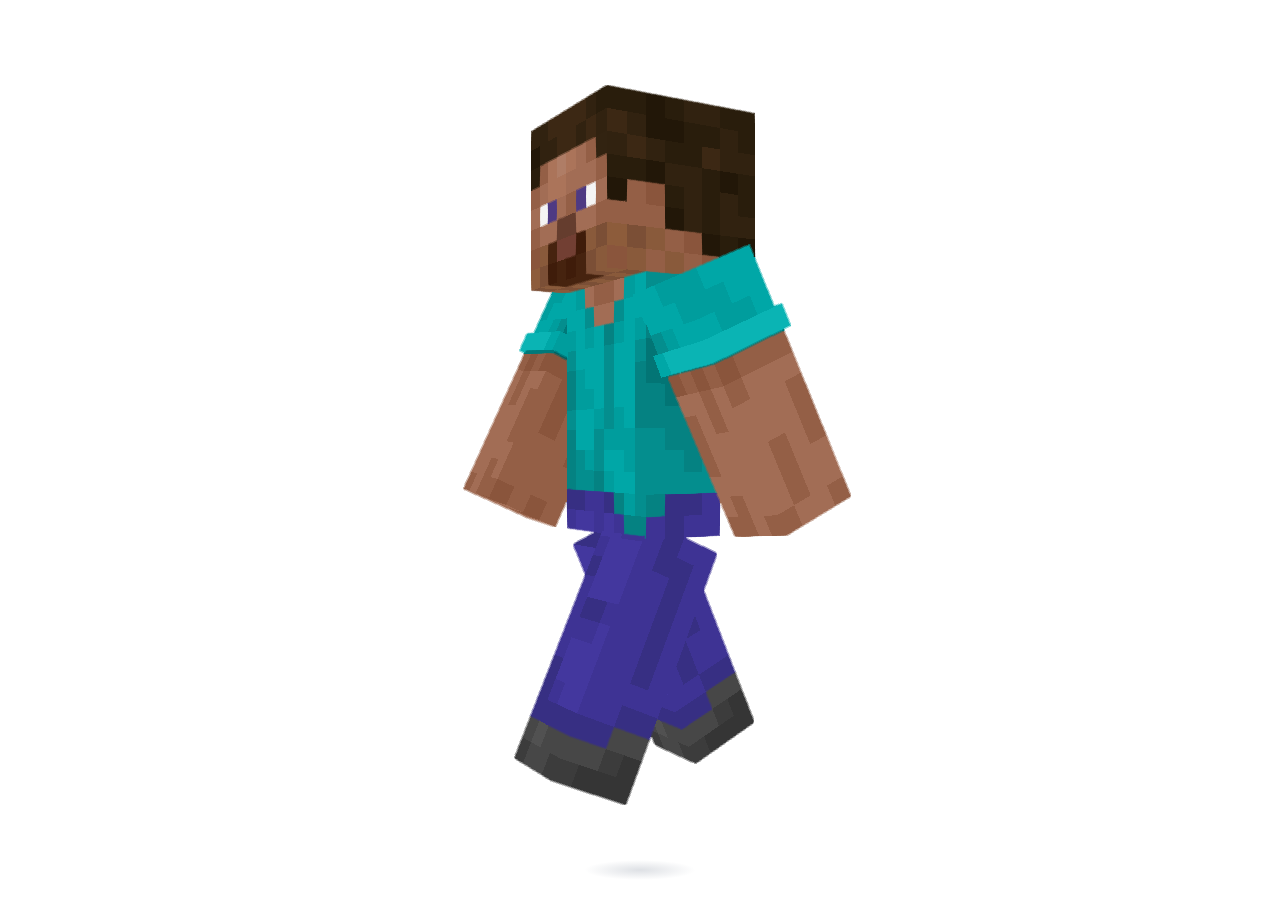
==== src/Launcher.App/Assets/SkinViewer/index.html @ a1644a27 "feat: import launcher sources with sanitized deployment configuration" ====
<!doctype html>
<html lang="zh-CN">
<head>
  <meta charset="utf-8">
  <meta name="viewport" content="width=device-width,initial-scale=1">
  <meta http-equiv="Content-Security-Policy" content="default-src 'none'; script-src 'self'; style-src 'self' 'unsafe-inline'; img-src 'self' data:; connect-src 'none'; base-uri 'none'; form-action 'none'">
  <title>玩家皮肤</title>
  <style>
    html,body{width:100%;height:100%;margin:0;overflow:hidden;background:transparent;user-select:none}
    canvas{display:block;width:100%;height:100%;position:relative;z-index:1;touch-action:none;cursor:grab;outline:none}
    canvas:active{cursor:grabbing}
    .shadow{position:absolute;bottom:20px;left:50%;width:112px;height:20px;transform:translateX(-50%);background:radial-gradient(ellipse,rgba(47,64,91,.16),transparent 70%);pointer-events:none}
    html.dark .shadow{background:radial-gradient(ellipse,rgba(0,0,0,.42),transparent 70%)}
    #error{display:none;position:absolute;inset:auto 12px 8px;text-align:center;font:12px 'Segoe UI',sans-serif;color:#7a8494}
  </style>
  <script defer src="skinview3d.bundle.js"></script>
  <script defer src="viewer.js"></script>
</head>
<body><div class="shadow"></div><canvas id="player" aria-label="玩家皮肤模型，可拖动旋转" tabindex="0"></canvas><div id="error"></div></body>
</html>
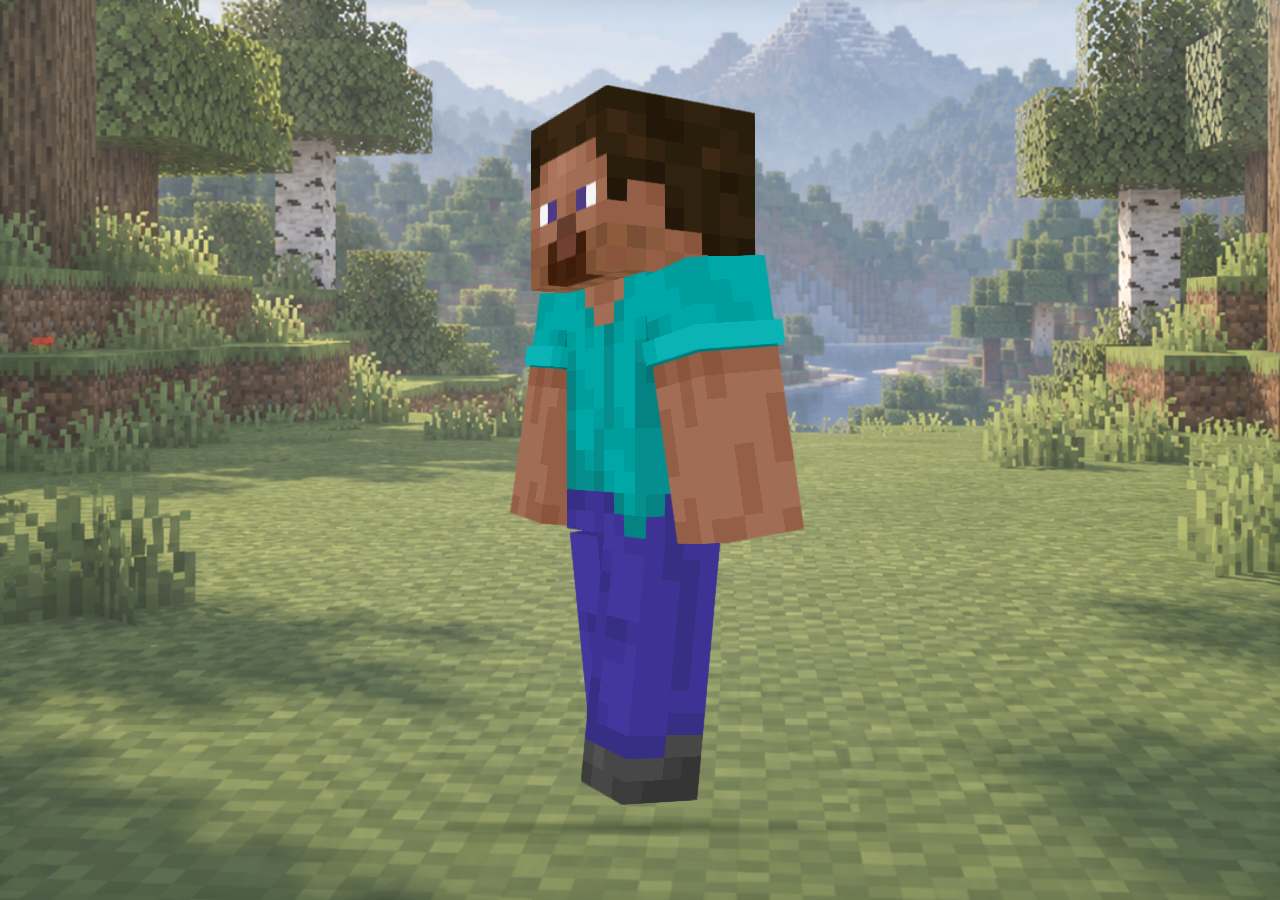
==== commit 91eba931: "feat: publish alpha 0.1.0 with signed application updates" ====
--- a/src/Launcher.App/Assets/SkinViewer/index.html
+++ b/src/Launcher.App/Assets/SkinViewer/index.html
@@ -6,11 +6,19 @@
   <meta http-equiv="Content-Security-Policy" content="default-src 'none'; script-src 'self'; style-src 'self' 'unsafe-inline'; img-src 'self' data:; connect-src 'none'; base-uri 'none'; form-action 'none'">
   <title>玩家皮肤</title>
   <style>
-    html,body{width:100%;height:100%;margin:0;overflow:hidden;background:transparent;user-select:none}
-    canvas{display:block;width:100%;height:100%;position:relative;z-index:1;touch-action:none;cursor:grab;outline:none}
+    html,body{width:100%;height:100%;margin:0;overflow:hidden;border-radius:6px;background:transparent;user-select:none}
+    body::before,body::after{content:"";position:absolute;inset:0;pointer-events:none}
+    body::before{background:url('minecraft-clearing.png') center 70%/cover no-repeat;filter:saturate(.78) brightness(1.04);opacity:.88}
+    body::after{background:radial-gradient(ellipse at 50% 42%,rgba(242,248,255,.12),transparent 65%),linear-gradient(180deg,rgba(244,249,255,.08),transparent 50%,rgba(30,49,35,.12));box-shadow:inset 0 0 24px rgba(19,41,27,.1)}
+    html.dark body::before{filter:saturate(.65) brightness(.68);opacity:.92}
+    html.dark body::after{background:linear-gradient(180deg,rgba(15,25,44,.12),transparent 50%,rgba(10,18,22,.25))}
+    html.high-contrast body::before,html.high-contrast body::after{display:none}
+    canvas{display:block;width:100%;height:100%;position:relative;z-index:2;touch-action:none;cursor:grab;outline:none}
     canvas:active{cursor:grabbing}
-    .shadow{position:absolute;bottom:20px;left:50%;width:112px;height:20px;transform:translateX(-50%);background:radial-gradient(ellipse,rgba(47,64,91,.16),transparent 70%);pointer-events:none}
-    html.dark .shadow{background:radial-gradient(ellipse,rgba(0,0,0,.42),transparent 70%)}
+    canvas:focus-visible{outline:2px solid #1974e9;outline-offset:-3px}
+    .shadow{position:absolute;bottom:7%;left:50%;z-index:1;width:46%;height:18px;transform:translateX(-50%);background:radial-gradient(ellipse,rgba(20,35,21,.35),transparent 70%);pointer-events:none}
+    html.dark .shadow{background:radial-gradient(ellipse,rgba(0,0,0,.52),transparent 70%)}
+    html.high-contrast .shadow{display:none}
     #error{display:none;position:absolute;inset:auto 12px 8px;text-align:center;font:12px 'Segoe UI',sans-serif;color:#7a8494}
   </style>
   <script defer src="skinview3d.bundle.js"></script>
